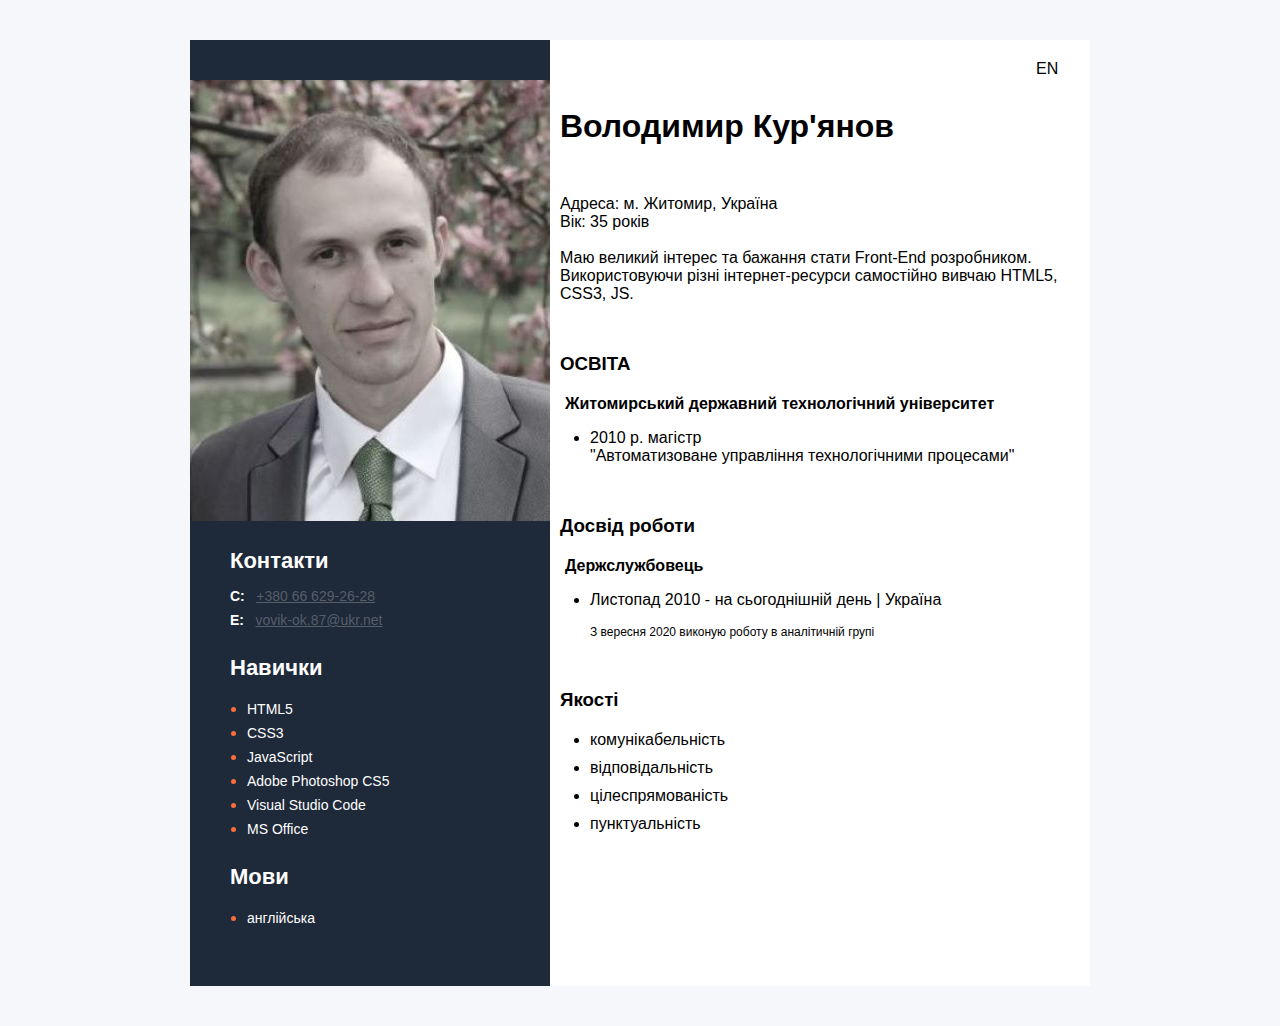
==== index.html @ a382142b "init: CV" ====
<!DOCTYPE html>
<html lang="en">
  <head>
    <meta charset="UTF-8" />
    <meta name="viewport" content="width=device-width, initial-scale=1.0" />
    <title>My resume</title>
    <link rel="stylesheet" href="fonts/Montserrat-Bold.ttf" />
    <link rel="stylesheet" href="css/styles.css" />
  </head>
  <body>
    <!--Main container-->
    <div class="main-container">
      <!--Main content section-->
      <div class="main-content-section">               
        <div class="lang">
          <a href="indexEn.html">EN</a>
        </div>        
        <!--About me section-->
        <div class="about-me-section">          
          <h1>Володимир Кур'янов</h1>         
          <p class="about-me">
            Адреса: м. Житомир, Україна<br /> 
            Вік: 35 років<br />  
            <br /> 
            Маю великий інтерес та бажання стати Front-End розробником.
            Використовуючи різні інтернет-ресурси самостійно вивчаю HTML5, CSS3, JS.<br />          
          </p>
        </div>

        <!--My education section-->
        <div class="my-education-section">
          <h3 class="h3">ОСВІТА</h3>
          <h4>Житомирський державний технологічний університет</h4>
          <ul>
            <li> 
              <span>2010 р.</span>                 
              <span>магістр</span><br>          
              <span>"Автоматизоване управління технологічними процесами" </span> <br>                
            </li>           
          </ul>
        </div>

        <!--My work experiens section-->
        <div class="my-work-experiens-section">
          <h3 class="h3">Досвід роботи</h3>

          <!--Company -->
          <div>            
            <h4>Держслужбовець</h4>
              <ul>
                <li>
                  <p>Листопад 2010 - на сьогоднішній день | Україна</p>
                  <p class="analyst">З вересня 2020 виконую роботу в аналітичній групі </p> 
                </li>
              </ul>          
          </div>   
        </div>            

        <!--My qualities section-->
        <div class="my-qualities-section">
          <h3 class="h3">Якості</h3>
          <ul>
            <li class="main-content-li"><span>комунікабельність</span></li>
            <li class="main-content-li"><span>відповідальність</span></li>
            <li class="main-content-li"><span>цілеспрямованість</span></li>           
            <li class="class="main-content-li""><span>пунктуальність</span></li>                       
          </ul>          
        </div>
      </div>

      <!--Sidebar section-->
      <aside class="sidebar-section">
        <img src="img/photo.jpg" alt="my photo" />

        <!--Contacts section-->
        <div class="contacts-section">
          <h3 class="sidebar-title">Контакти</h3>
          <div>
            <span class="contacts-section-tipe">C:</span>
            <a class="contacts-section-link" href="tel:+380666292628">+380 66 629-26-28</a>
          </div>
          <div>
            <span class="contacts-section-tipe">E:</span>
            <a class="contacts-section-link" href="mailto:vovik-ok.87@ukr.net">vovik-ok.87@ukr.net</a>
          </div>
        </div>

        <!--Tech skill section-->
        <div class="tech-skill-section">
          <h3 class="sidebar-title">Навички</h3>
          <ul class="srills-list">
            <li class="srills-item"><span class="srills-item-text">HTML5</span></li>
            <li class="srills-item"><span class="srills-item-text">CSS3</span></li>
            <li class="srills-item"><span class="srills-item-text">JavaScript</span></li>           
            <li class="srills-item"><span class="srills-item-text">Adobe Photoshop CS5</span></li>
            <li class="srills-item"><span class="srills-item-text">Visual Studio Code</span></li>
            <li class="srills-item"><span class="srills-item-text">MS Office</span></li>
            
          </ul>
        </div>

        <!--language section-->
        <div class="language-section">
          <h3 class="sidebar-title">Мови</h3>
          <ul class="srills-list">
            <li class="srills-item"><span class="srills-item-text">англійська</span></li>            
          </ul>
        </div>
      </aside>
    </div>
  </body>
  <script src='js/index.js'></script>  
</html>
---- css/styles.css ----
body {
  font-family: 'Montserrat', sans-serif;
  background-color: #f5f7fa;
}

h1, .h3, .about-me {
  margin: 50px 0 20px 10px;  
}

h4 {
  margin: 0 0 0 15px;  
}

.land {
  position: absolute;
  top: 20px;
  right: 10px;
  width: 30px;
}
.main-content-section a { 
  position: relative;
  top: 20px;
  left: 90%;
  margin: 0px 0 0 0px;
}

.main-content-section a:link     {                  /*ссылка в обычном состоянии*/
  color: black;
  text-decoration: none; 
}
.main-content-section a:visited  {                  /*ссылка которую посетили*/
   text-decoration: none;
   color: black;      
  }	  
  .main-content-section a:hover    {                      /*ссылка на которую навели курсор*/
 color: silver;  
}   
.main-content-section a:active   {                  /*ссылка на которую нажали*/
background: #242424;
}   


.main-content-li {
  margin: 0 0 10px 0;
}

.main-container {
  display: flex;
  flex-direction: row-reverse;
  width: 900px;
  background-color: #fff;
  margin: 40px auto;
}

.main-content-section{
  width: 60%;
}
.about-me-profession {
  font-size: 14px;
  font-weight: 700px;
  color: #000;
}

.analyst{
  font-size: 12px;  
}
/*sidebar section  */
.sidebar-section { 
  background-color: #1e2939;
  width: 40%;
  padding: 40px 0;
}
.contacts-section,
.tech-skill-section,
.language-section{
  margin: 0px 0 0 40px;
}
.sidebar-title{
  font-style:  normal;
  font-weight: bold;
  font-size: 22px;
  line-height: 27px;
  color: #fff;
  margin-bottom: 10px;
}
/*contacts section  */
.contacts-section-tipe{
  font-weight: bold;
  font-size: 14px;
  line-height: 24px;
  color: #fff;
  margin-right: 7px;
}
.contacts-section-link{
  color: #565E6A;
  font-style: normal;
  font-weight: normal;
  font-size: 14px;
  line-height: 24px;
}
/*skills section  */
.srills-list{
  padding: 0 0 0 17px;
}
.srills-item{
  color: #F86D3A;
}
.srills-item-text{
  color: #fff;
  font-style: normal;
  font-weight: normal;
  font-size: 14px;
  line-height: 24px;
}
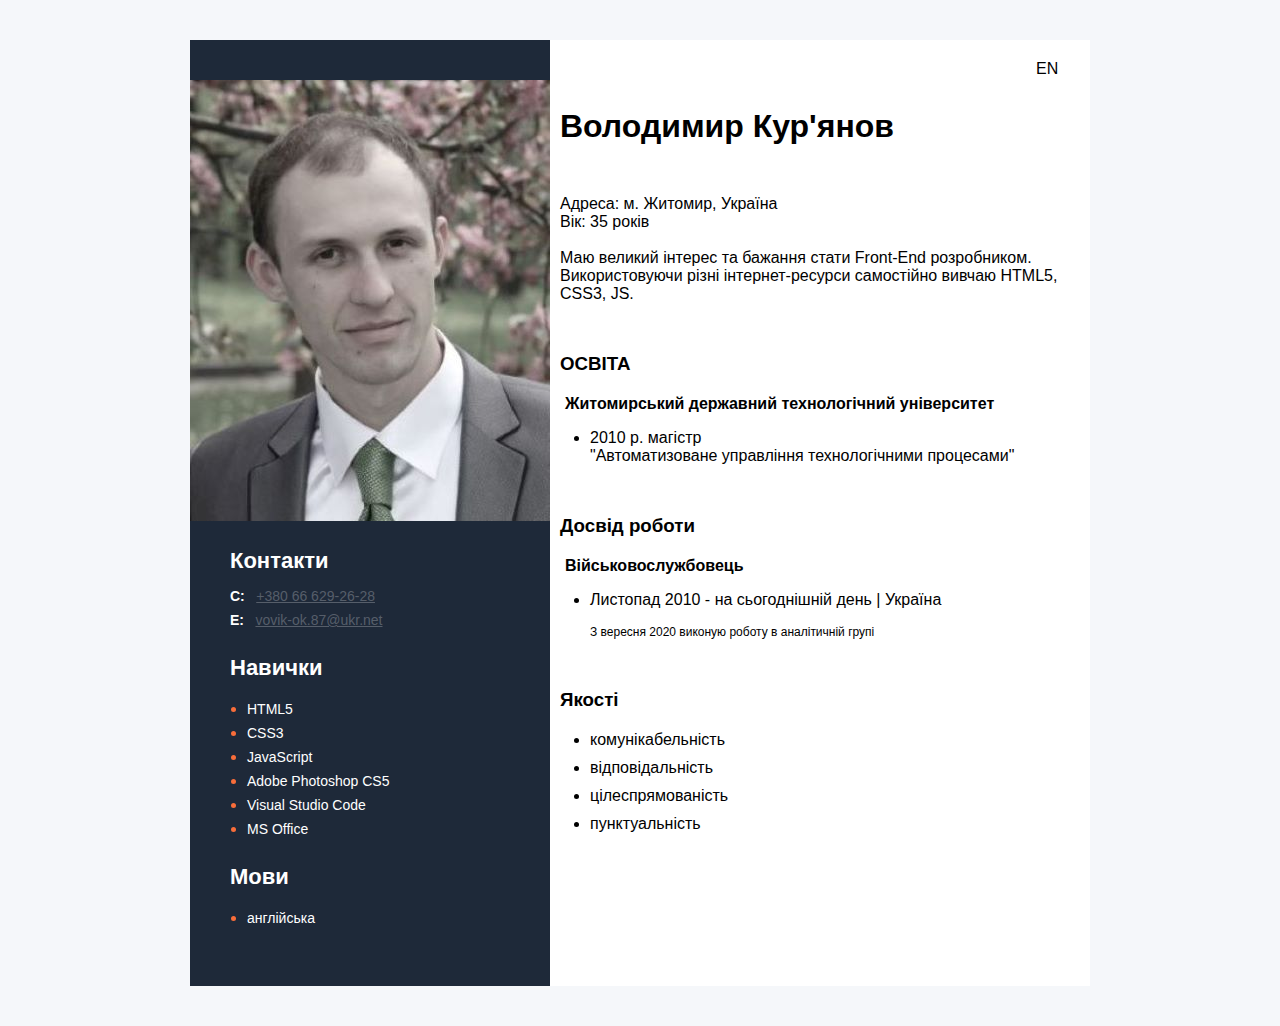
==== commit 7fbf8182: "'changes company'" ====
--- a/index.html
+++ b/index.html
@@ -1,113 +1,116 @@
 <!DOCTYPE html>
 <html lang="en">
-  <head>
-    <meta charset="UTF-8" />
-    <meta name="viewport" content="width=device-width, initial-scale=1.0" />
-    <title>My resume</title>
-    <link rel="stylesheet" href="fonts/Montserrat-Bold.ttf" />
-    <link rel="stylesheet" href="css/styles.css" />
-  </head>
-  <body>
-    <!--Main container-->
-    <div class="main-container">
-      <!--Main content section-->
-      <div class="main-content-section">               
-        <div class="lang">
-          <a href="indexEn.html">EN</a>
-        </div>        
-        <!--About me section-->
-        <div class="about-me-section">          
-          <h1>Володимир Кур'янов</h1>         
-          <p class="about-me">
-            Адреса: м. Житомир, Україна<br /> 
-            Вік: 35 років<br />  
-            <br /> 
-            Маю великий інтерес та бажання стати Front-End розробником.
-            Використовуючи різні інтернет-ресурси самостійно вивчаю HTML5, CSS3, JS.<br />          
-          </p>
-        </div>
 
-        <!--My education section-->
-        <div class="my-education-section">
-          <h3 class="h3">ОСВІТА</h3>
-          <h4>Житомирський державний технологічний університет</h4>
+<head>
+  <meta charset="UTF-8" />
+  <meta name="viewport" content="width=device-width, initial-scale=1.0" />
+  <title>My resume</title>
+  <link rel="stylesheet" href="fonts/Montserrat-Bold.ttf" />
+  <link rel="stylesheet" href="css/styles.css" />
+</head>
+
+<body>
+  <!--Main container-->
+  <div class="main-container">
+    <!--Main content section-->
+    <div class="main-content-section">
+      <div class="lang">
+        <a href="indexEn.html">EN</a>
+      </div>
+      <!--About me section-->
+      <div class="about-me-section">
+        <h1>Володимир Кур'янов</h1>
+        <p class="about-me">
+          Адреса: м. Житомир, Україна<br />
+          Вік: 35 років<br />
+          <br />
+          Маю великий інтерес та бажання стати Front-End розробником.
+          Використовуючи різні інтернет-ресурси самостійно вивчаю HTML5, CSS3, JS.<br />
+        </p>
+      </div>
+
+      <!--My education section-->
+      <div class="my-education-section">
+        <h3 class="h3">ОСВІТА</h3>
+        <h4>Житомирський державний технологічний університет</h4>
+        <ul>
+          <li>
+            <span>2010 р.</span>
+            <span>магістр</span><br>
+            <span>"Автоматизоване управління технологічними процесами" </span> <br>
+          </li>
+        </ul>
+      </div>
+
+      <!--My work experiens section-->
+      <div class="my-work-experiens-section">
+        <h3 class="h3">Досвід роботи</h3>
+
+        <!--Company -->
+        <div>
+          <h4>Військовослужбовець</h4>
           <ul>
-            <li> 
-              <span>2010 р.</span>                 
-              <span>магістр</span><br>          
-              <span>"Автоматизоване управління технологічними процесами" </span> <br>                
-            </li>           
+            <li>
+              <p>Листопад 2010 - на сьогоднішній день | Україна</p>
+              <p class="analyst">З вересня 2020 виконую роботу в аналітичній групі </p>
+            </li>
           </ul>
-        </div>
-
-        <!--My work experiens section-->
-        <div class="my-work-experiens-section">
-          <h3 class="h3">Досвід роботи</h3>
-
-          <!--Company -->
-          <div>            
-            <h4>Держслужбовець</h4>
-              <ul>
-                <li>
-                  <p>Листопад 2010 - на сьогоднішній день | Україна</p>
-                  <p class="analyst">З вересня 2020 виконую роботу в аналітичній групі </p> 
-                </li>
-              </ul>          
-          </div>   
-        </div>            
-
-        <!--My qualities section-->
-        <div class="my-qualities-section">
-          <h3 class="h3">Якості</h3>
-          <ul>
-            <li class="main-content-li"><span>комунікабельність</span></li>
-            <li class="main-content-li"><span>відповідальність</span></li>
-            <li class="main-content-li"><span>цілеспрямованість</span></li>           
-            <li class="class="main-content-li""><span>пунктуальність</span></li>                       
-          </ul>          
         </div>
       </div>
 
-      <!--Sidebar section-->
-      <aside class="sidebar-section">
-        <img src="img/photo.jpg" alt="my photo" />
+      <!--My qualities section-->
+      <div class="my-qualities-section">
+        <h3 class="h3">Якості</h3>
+        <ul>
+          <li class="main-content-li"><span>комунікабельність</span></li>
+          <li class="main-content-li"><span>відповідальність</span></li>
+          <li class="main-content-li"><span>цілеспрямованість</span></li>
+          <li class="class=" main-content-li""><span>пунктуальність</span></li>
+        </ul>
+      </div>
+    </div>
 
-        <!--Contacts section-->
-        <div class="contacts-section">
-          <h3 class="sidebar-title">Контакти</h3>
-          <div>
-            <span class="contacts-section-tipe">C:</span>
-            <a class="contacts-section-link" href="tel:+380666292628">+380 66 629-26-28</a>
-          </div>
-          <div>
-            <span class="contacts-section-tipe">E:</span>
-            <a class="contacts-section-link" href="mailto:vovik-ok.87@ukr.net">vovik-ok.87@ukr.net</a>
-          </div>
+    <!--Sidebar section-->
+    <aside class="sidebar-section">
+      <img src="img/photo.jpg" alt="my photo" />
+
+      <!--Contacts section-->
+      <div class="contacts-section">
+        <h3 class="sidebar-title">Контакти</h3>
+        <div>
+          <span class="contacts-section-tipe">C:</span>
+          <a class="contacts-section-link" href="tel:+380666292628">+380 66 629-26-28</a>
         </div>
+        <div>
+          <span class="contacts-section-tipe">E:</span>
+          <a class="contacts-section-link" href="mailto:vovik-ok.87@ukr.net">vovik-ok.87@ukr.net</a>
+        </div>
+      </div>
 
-        <!--Tech skill section-->
-        <div class="tech-skill-section">
-          <h3 class="sidebar-title">Навички</h3>
-          <ul class="srills-list">
-            <li class="srills-item"><span class="srills-item-text">HTML5</span></li>
-            <li class="srills-item"><span class="srills-item-text">CSS3</span></li>
-            <li class="srills-item"><span class="srills-item-text">JavaScript</span></li>           
-            <li class="srills-item"><span class="srills-item-text">Adobe Photoshop CS5</span></li>
-            <li class="srills-item"><span class="srills-item-text">Visual Studio Code</span></li>
-            <li class="srills-item"><span class="srills-item-text">MS Office</span></li>
-            
-          </ul>
-        </div>
+      <!--Tech skill section-->
+      <div class="tech-skill-section">
+        <h3 class="sidebar-title">Навички</h3>
+        <ul class="srills-list">
+          <li class="srills-item"><span class="srills-item-text">HTML5</span></li>
+          <li class="srills-item"><span class="srills-item-text">CSS3</span></li>
+          <li class="srills-item"><span class="srills-item-text">JavaScript</span></li>
+          <li class="srills-item"><span class="srills-item-text">Adobe Photoshop CS5</span></li>
+          <li class="srills-item"><span class="srills-item-text">Visual Studio Code</span></li>
+          <li class="srills-item"><span class="srills-item-text">MS Office</span></li>
 
-        <!--language section-->
-        <div class="language-section">
-          <h3 class="sidebar-title">Мови</h3>
-          <ul class="srills-list">
-            <li class="srills-item"><span class="srills-item-text">англійська</span></li>            
-          </ul>
-        </div>
-      </aside>
-    </div>
-  </body>
-  <script src='js/index.js'></script>  
-</html>
+        </ul>
+      </div>
+
+      <!--language section-->
+      <div class="language-section">
+        <h3 class="sidebar-title">Мови</h3>
+        <ul class="srills-list">
+          <li class="srills-item"><span class="srills-item-text">англійська</span></li>
+        </ul>
+      </div>
+    </aside>
+  </div>
+</body>
+<script src='js/index.js'></script>
+
+</html>